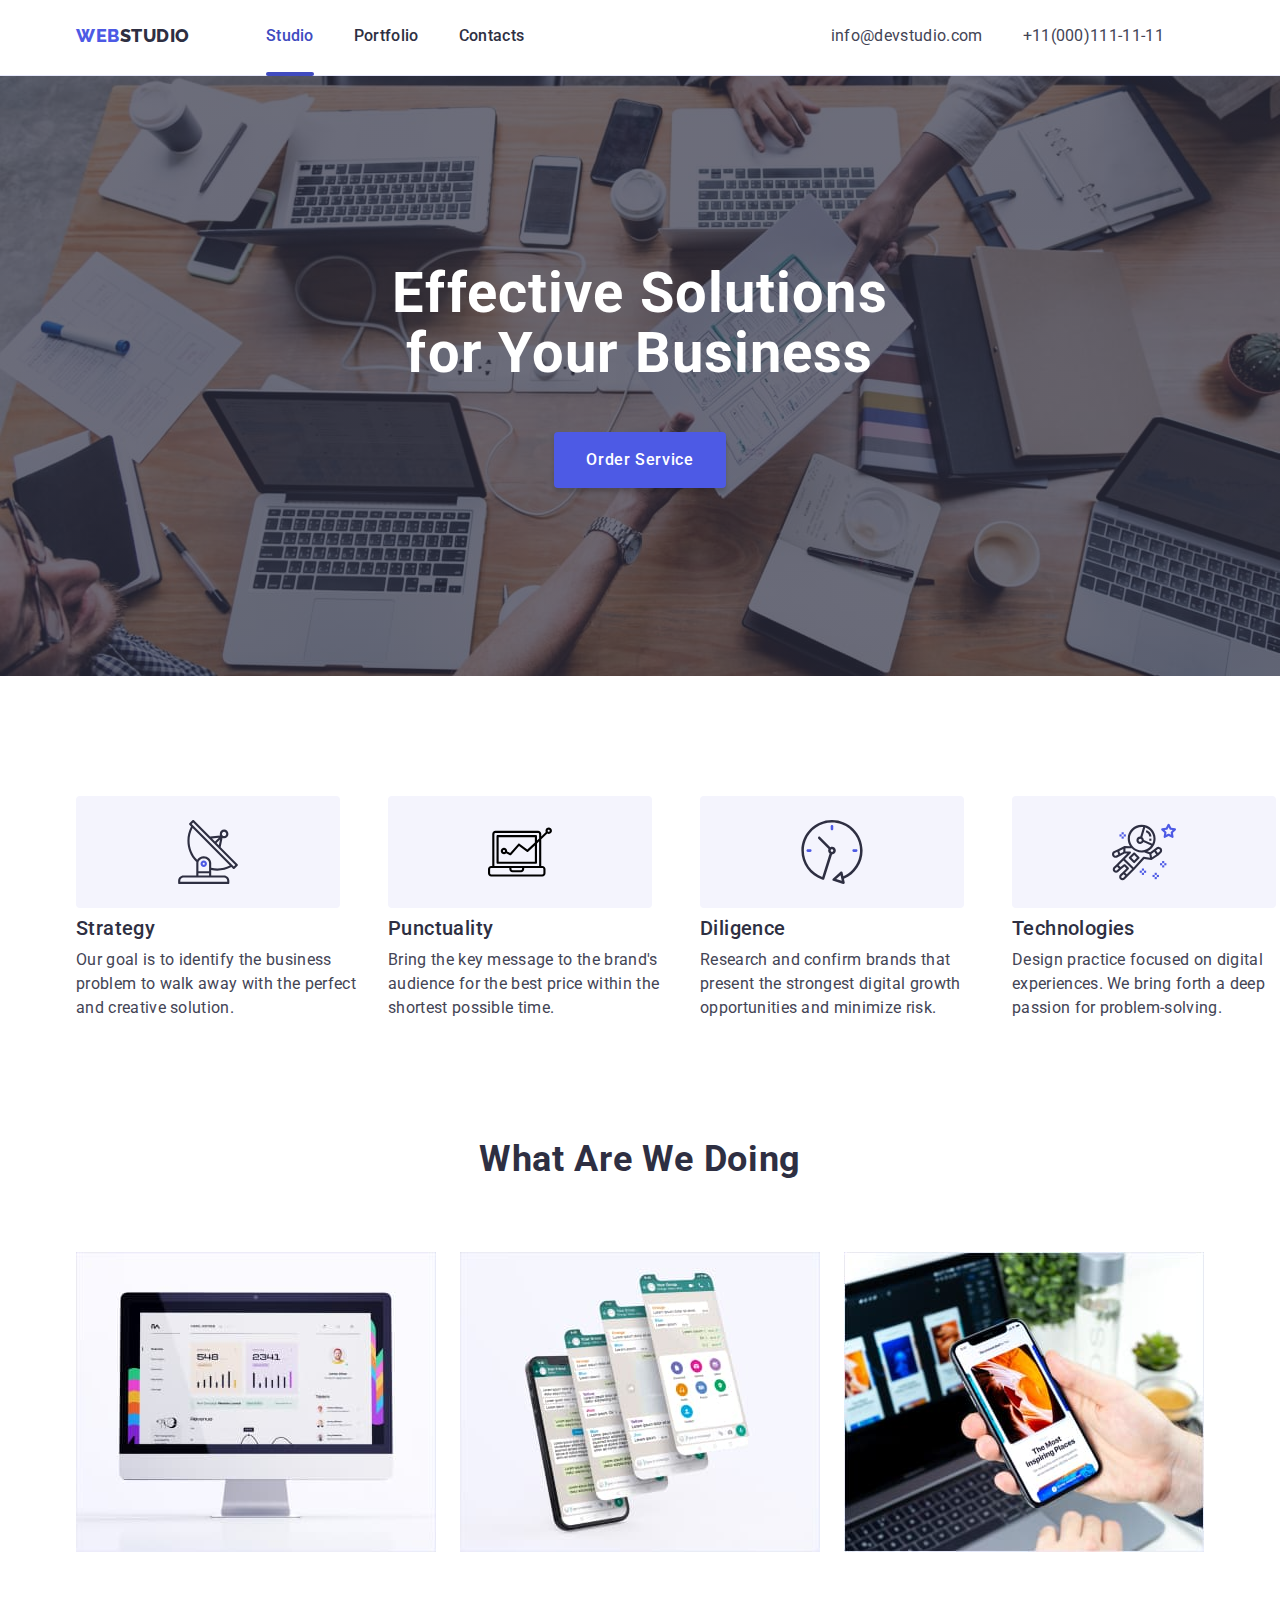
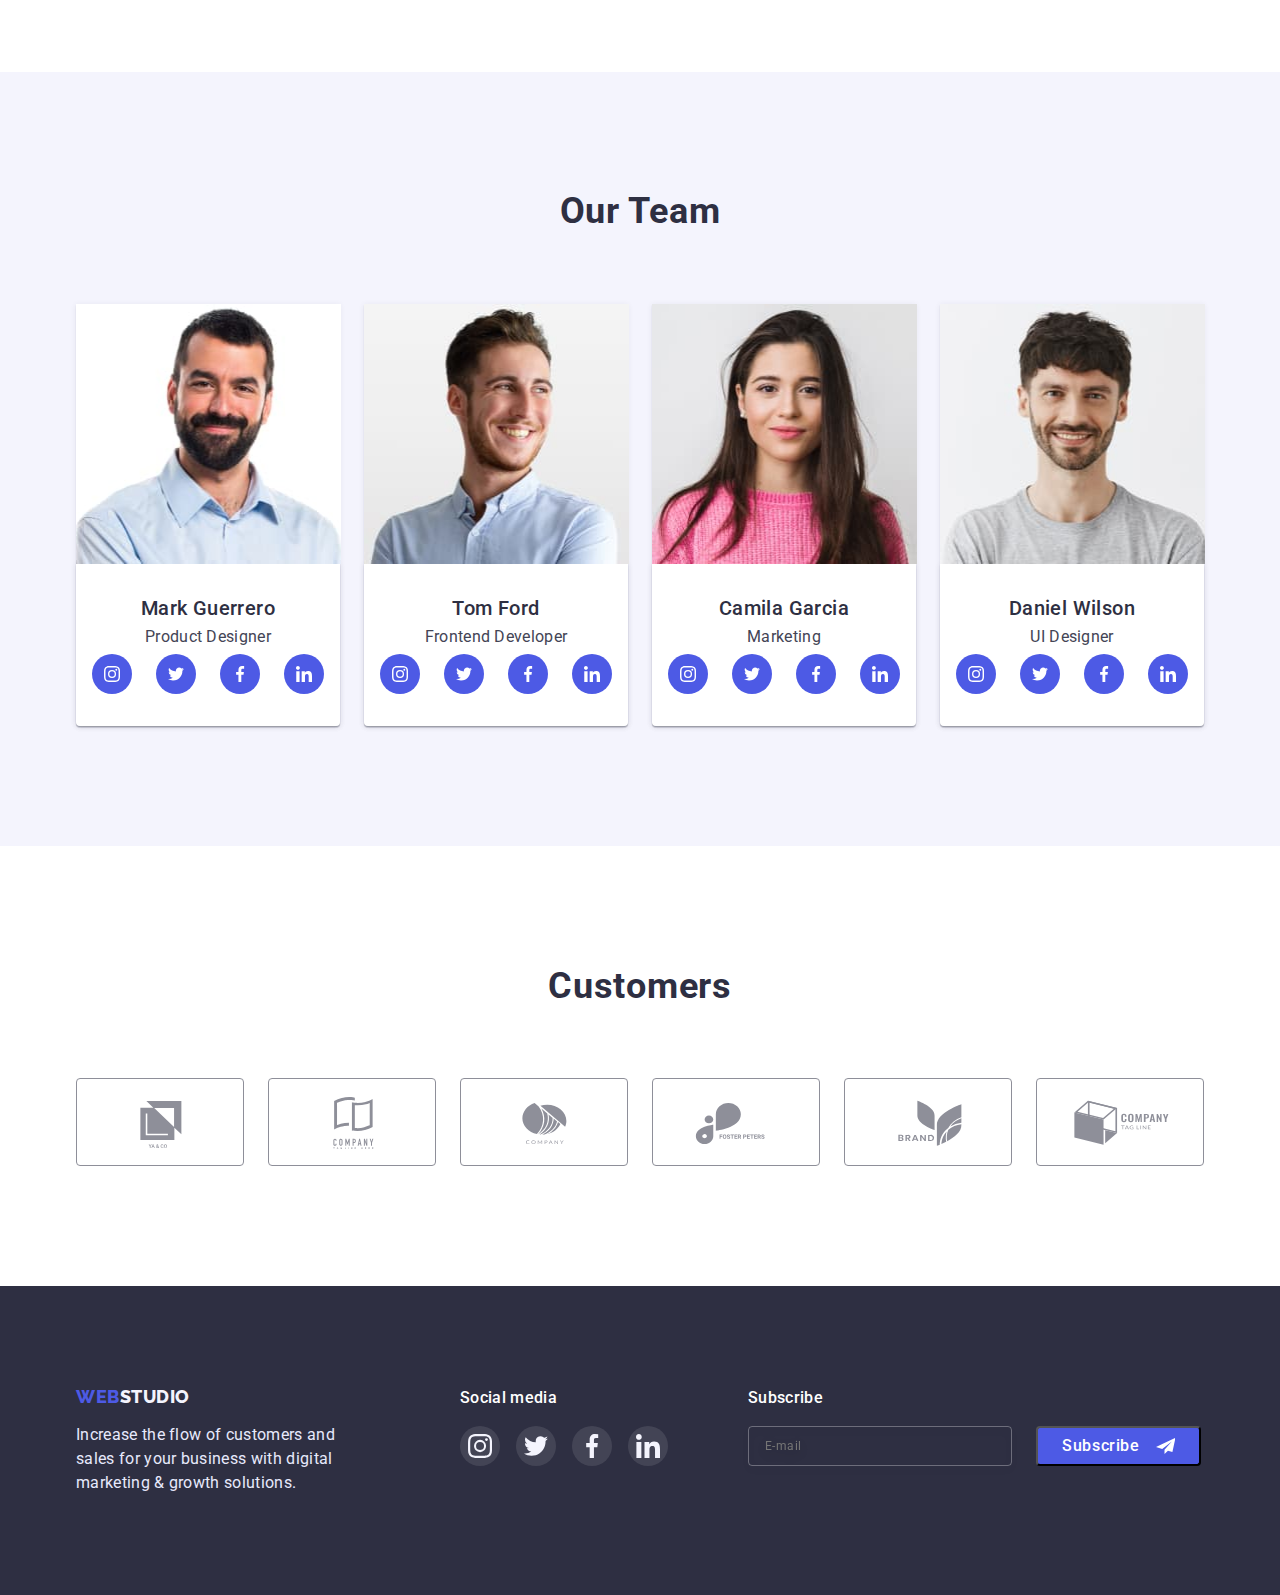
==== index.html @ 9b79f8ab "footer" ====
<!DOCTYPE html>
<html lang="en">
  <head>
    <meta charset="UTF-8" />
    <meta http-equiv="X-UA-Compatible" content="IE=edge" />
    <meta name="viewport" content="width=device-width, initial-scale=1.0" />
    <title>WebStudio</title>
    <link rel="preconnect" href="https://fonts.googleapis.com" />
    <link rel="preconnect" href="https://fonts.gstatic.com" crossorigin />
    <link
      href="https://fonts.googleapis.com/css2?family=Raleway:wght@700;800&family=Roboto:wght@400;500;700;900&display=swap"
      rel="stylesheet"
    />
    <link
      rel="stylesheet"
      href="https://cdn.jsdelivr.net/npm/modern-normalize@1.1/modern-normalize.min.css"
    />
    <link rel="stylesheet" href="./css/styles.css" />
    <style>
      /* ... */
    </style>
  </head>
  <body>
    <!-- Header -->
    <header class="page-header">
      <div class="container page-header-container">
        <!-- Navigation -->
        <nav class="page-nav">
          <!-- Logo -->
          <a class="logo link logo-header" href="index.html"
            >Web<span class="logo-textdark">Studio</span>
          </a>
          <ul class="list nav-list">
            <li class="menu-item">
              <a
                class="link nav-link logo-header current-page"
                href="./index.html"
                >Studio</a
              >
            </li>
            <li class="menu-item">
              <a class="link nav-link logo-header" href="./portfolio.html"
                >Portfolio</a
              >
            </li>
            <li class="menu-item">
              <a class="link nav-link logo-header" href="">Contacts</a>
            </li>
          </ul>
        </nav>
        <!--Contacts-->
        <address class="address">
          <ul class="contacts list">
            <li class="contact-item">
              <a class="link contact-link mail" href="mailto:info@devstudio.com"
                >info@devstudio.com</a
              >
            </li>
            <li class="contact-item">
              <a class="link contact-link" href="tel:+11(000)1111111"
                >+11(000)111-11-11</a
              >
            </li>
          </ul>
        </address>
      </div>
    </header>

    <!--Sections-->
    <main>
      <!-- Section 1 -->
      <!--HERO-->
      <section class="hero section">
        <div class="container hero-content-wrapper">
          <h1 class="hero-title hero-content-title">
            Effective Solutions for Your Business
          </h1>
          <button
            class="modal-btn hero-content-modal-btn"
            data-modal-open
            type="button"
          >
            Order Service
          </button>
        </div>
      </section>
      <!-- Section 2 -->
      <!--About us-->
      <section class="about-us-section section">
        <div class="container">
          <h2 class="about-us-title visually-hidden">About us</h2>
          <ul class="list about">
            <li class="about-item">
              <div class="about-item-icon">
                <svg class="about-svg-icon" width="64" height="64">
                  <use href="./images/icons.svg#icon-strategy"></use>
                </svg>
              </div>
              <h3 class="about-title">Strategy</h3>
              <p class="about-text">
                Our goal is to identify the business problem to walk away with
                the perfect and creative solution.
              </p>
            </li>
            <li class="about-item">
              <div class="about-item-icon">
                <svg class="about-svg-icon" width="64" height="64">
                  <use href="./images/icons.svg#icon-diligence"></use>
                </svg>
              </div>
              <h3 class="about-title">Punctuality</h3>
              <p class="about-text">
                Bring the key message to the brand's audience for the best price
                within the shortest possible time.
              </p>
            </li>
            <li class="about-item">
              <div class="about-item-icon">
                <svg class="about-svg-icon" width="64" height="64">
                  <use href="./images/icons.svg#icon-punctuality"></use>
                </svg>
              </div>
              <h3 class="about-title">Diligence</h3>
              <p class="about-text">
                Research and confirm brands that present the strongest digital
                growth opportunities and minimize risk.
              </p>
            </li>
            <li class="about-item">
              <div class="about-item-icon">
                <svg class="about-svg-icon" width="64" height="64">
                  <use href="./images/icons.svg#icon-technologies"></use>
                </svg>
              </div>
              <h3 class="about-title">Technologies</h3>
              <p class="about-text">
                Design practice focused on digital experiences. We bring forth a
                deep passion for problem-solving.
              </p>
            </li>
          </ul>
        </div>
      </section>
      <!-- Section 3 -->
      <!--Offer-->
      <section class="offer section">
        <div class="container">
          <h2 class="offer-title">What Are We Doing</h2>
          <ul class="list offer-list">
            <li class="offer-item">
              <img
                src="./images/our-offer/rectangle71.jpg"
                alt="offer1"
                width="360"
                height="300"
              />
            </li>
            <li class="offer-item">
              <img
                src="./images/our-offer/rectangle72.jpg"
                alt="offer2"
                width="360"
                height="300"
              />
            </li>
            <li class="offer-item">
              <img
                src="./images/our-offer/rectangle73.jpg"
                alt="offer3"
                width="360"
                height="300"
              />
            </li>
          </ul>
        </div>
      </section>
      <!-- Section 4 -->
      <!-- Our Team -->
      <section class="our-team section">
        <div class="container">
          <h2 class="our-team-title">Our Team</h2>
          <ul class="team-list list">
            <li class="team-card">
              <img
                src="./images/employees/mark.jpg"
                alt="mark_guerrero"
                width="265"
                height="260"
              />
              <div class="team-card-content">
                <h3 class="team-title">Mark Guerrero</h3>
                <p class="team-text">Product Designer</p>
                <ul class="social-list list">
                  <li class="social-item">
                    <a href="" class="social-link">
                      <svg class="social-svg" width="16" height="16">
                        <use href="./images/icons.svg#icon-inst"></use>
                      </svg>
                    </a>
                  </li>
                  <li class="social-item">
                    <a href="" class="social-link">
                      <svg class="social-svg" width="16" height="16">
                        <use href="./images/icons.svg#icon-twitter"></use>
                      </svg>
                    </a>
                  </li>
                  <li class="social-item">
                    <a href="" class="social-link link">
                      <svg class="social-svg" width="16" height="16">
                        <use href="./images/icons.svg#icon-face"></use>
                      </svg>
                    </a>
                  </li>
                  <li class="social-item">
                    <a href="" class="social-link link">
                      <svg class="social-svg" width="16" height="16">
                        <use href="./images/icons.svg#icon-in"></use>
                      </svg>
                    </a>
                  </li>
                </ul>
              </div>
            </li>
            <li class="team-card">
              <img
                src="./images/employees/tom.jpg"
                alt="tom_ford"
                width="265"
                height="260"
              />
              <div class="team-card-content">
                <h3 class="team-title">Tom Ford</h3>
                <p class="team-text">Frontend Developer</p>
                <ul class="social-list list">
                  <li class="social-item">
                    <a href="" class="social-link">
                      <svg class="social-svg" width="16" height="16">
                        <use href="./images/icons.svg#icon-inst"></use>
                      </svg>
                    </a>
                  </li>
                  <li class="social-item">
                    <a href="" class="social-link">
                      <svg class="social-svg" width="16" height="16">
                        <use href="./images/icons.svg#icon-twitter"></use>
                      </svg>
                    </a>
                  </li>
                  <li class="social-item">
                    <a href="" class="social-link link">
                      <svg class="social-svg" width="16" height="16">
                        <use href="./images/icons.svg#icon-face"></use>
                      </svg>
                    </a>
                  </li>
                  <li class="social-item">
                    <a href="" class="social-link link">
                      <svg class="social-svg" width="16" height="16">
                        <use href="./images/icons.svg#icon-in"></use>
                      </svg>
                    </a>
                  </li>
                </ul>
              </div>
            </li>
            <li class="team-card">
              <img
                src="./images/employees/camila.jpg"
                alt="camila_garcia"
                width="265"
                height="260"
              />
              <div class="team-card-content">
                <h3 class="team-title">Camila Garcia</h3>
                <p class="team-text">Marketing</p>
                <ul class="social-list list">
                  <li class="social-item">
                    <a href="" class="social-link">
                      <svg class="social-svg" width="16" height="16">
                        <use href="./images/icons.svg#icon-inst"></use>
                      </svg>
                    </a>
                  </li>
                  <li class="social-item">
                    <a href="" class="social-link">
                      <svg class="social-svg" width="16" height="16">
                        <use href="./images/icons.svg#icon-twitter"></use>
                      </svg>
                    </a>
                  </li>
                  <li class="social-item">
                    <a href="" class="social-link link">
                      <svg class="social-svg" width="16" height="16">
                        <use href="./images/icons.svg#icon-face"></use>
                      </svg>
                    </a>
                  </li>
                  <li class="social-item">
                    <a href="" class="social-link link">
                      <svg class="social-svg" width="16" height="16">
                        <use href="./images/icons.svg#icon-in"></use>
                      </svg>
                    </a>
                  </li>
                </ul>
              </div>
            </li>
            <li class="team-card">
              <img
                src="./images/employees/daniel.jpg"
                alt="daniel_wilson"
                width="265"
                height="260"
              />
              <div class="team-card-content">
                <h3 class="team-title">Daniel Wilson</h3>
                <p class="team-text">UI Designer</p>
                <ul class="social-list list">
                  <li class="social-item">
                    <a href="" class="social-link">
                      <svg class="social-svg" width="16" height="16">
                        <use href="./images/icons.svg#icon-inst"></use>
                      </svg>
                    </a>
                  </li>
                  <li class="social-item">
                    <a href="" class="social-link">
                      <svg class="social-svg" width="16" height="16">
                        <use href="./images/icons.svg#icon-twitter"></use>
                      </svg>
                    </a>
                  </li>
                  <li class="social-item">
                    <a href="" class="social-link link">
                      <svg class="social-svg" width="16" height="16">
                        <use href="./images/icons.svg#icon-face"></use>
                      </svg>
                    </a>
                  </li>
                  <li class="social-item">
                    <a href="" class="social-link link">
                      <svg class="social-svg" width="16" height="16">
                        <use href="./images/icons.svg#icon-in"></use>
                      </svg>
                    </a>
                  </li>
                </ul>
              </div>
            </li>
          </ul>
        </div>
      </section>

      <!-- SECTION 5 -->
      <!-- CUSTOMERS -->

      <section class="section customers">
        <div class="container">
          <h2 class="customers-title">Customers</h2>
          <ul class="customers-list list">
            <li class="customers-item">
              <a href="" class="customers-link link">
                <svg class="customers-svg" width="104" height="56">
                  <use href="./images/icons.svg#icon-ya-co"></use>
                </svg>
              </a>
            </li>
            <li class="customers-item">
              <a href="" class="customers-link">
                <svg class="customers-svg" width="104" height="56">
                  <use href="./images/icons.svg#icon-tagline-here"></use>
                </svg>
              </a>
            </li>
            <li class="customers-item">
              <a href="" class="customers-link">
                <svg class="customers-svg" width="104" height="56">
                  <use href="./images/icons.svg#icon-company"></use>
                </svg>
              </a>
            </li>
            <li class="customers-item">
              <a href="" class="customers-link">
                <svg class="customers-svg" width="105" height="56">
                  <use href="./images/icons.svg#icon-foster"></use>
                </svg>
              </a>
            </li>
            <li class="customers-item">
              <a href="" class="customers-link">
                <svg class="customers-svg" width="106" height="56">
                  <use href="./images/icons.svg#icon-brand"></use>
                </svg>
              </a>
            </li>
            <li class="customers-item">
              <a href="" class="customers-link">
                <svg class="customers-svg" width="104" height="56">
                  <use href="./images/icons.svg#icon-tag-line"></use>
                </svg>
              </a>
            </li>
          </ul>
        </div>
      </section>
    </main>

    <!--Footer-->
    <footer class="page-footer">
      <div class="container footer-container">
        <div class="footer-text-container">
          <a class="logo-footer link" href="index.html"
            >Web<span class="logo-textlight">Studio</span></a
          >
          <p class="footer-text">
            Increase the flow of customers and sales for your business with
            digital marketing & growth solutions.
          </p>
        </div>
        <div class="footer-social-container">
          <p class="footer-social-text">Social media</p>
          <ul class="footer-social-list list">
            <li class="footer-social-item">
              <a href="" class="footer-social-link">
                <svg class="footer-social-svg" width="24" height="24">
                  <use href="./images/icons.svg#icon-inst"></use>
                </svg>
              </a>
            </li>
            <li class="footer-social-item">
              <a href="" class="footer-social-link">
                <svg class="footer-social-svg" width="24" height="24">
                  <use href="./images/icons.svg#icon-twitter"></use>
                </svg>
              </a>
            </li>
            <li class="footer-social-item">
              <a href="" class="footer-social-link link">
                <svg class="footer-social-svg" width="24" height="24">
                  <use href="./images/icons.svg#icon-face"></use>
                </svg>
              </a>
            </li>
            <li class="footer-social-item">
              <a href="" class="footer-social-link link">
                <svg class="footer-social-svg" width="24" height="24">
                  <use href="./images/icons.svg#icon-in"></use>
                </svg>
              </a>
            </li>
          </ul>
        </div>

        <div class="footer-form-wrapper">
          <p class="footer-form-text">Subscribe</p>
          <form class="footer-form">
            <label class="footer-form-fieled">
              <input
                type="mail"
                name="user-mail"
                class="footer-form-input"
                required
                minlength="2"
                placeholder="E-mail"
              />
            </label>
            <button type="submit" class="footer-form-sumbit">
              Subscribe
              <svg class="footer-form-subbit-icon" width="24" height="20">
                <use href="./images/icons.svg#icon-telegram"></use>
              </svg>
            </button>
          </form>
        </div>
      </div>
    </footer>

    <!-- Modal -->

    <div class="backdrop is-hidden" data-modal>
      <div class="modal">
        <button type="button" class="modal-close-btn" data-modal-close>
          <svg class="modal-close-btn-icon" width="8" height="8">
            <use href="./images/icons.svg#icon-close-modal"></use>
          </svg>
        </button>
        <form class="modal-form">
          <p class="modal-foorm-text">
            Leave your contacts and we will call you back
          </p>
          <label class="modal-form-fieled"
            ><span class="modal-form-input-desc">Name</span>
            <span class="modal-form-input-container">
              <input
                type="text"
                name="user-name"
                class="modal-form-input"
                required
                pattern="^[a-zA-Z]+$"
                minlength="2"
              />
              <svg class="modal-form-input-icon" widtht="18" height="18">
                <use href="./images/icons.svg#icon-name"></use>
              </svg>
            </span>
          </label>

          <label class="modal-form-fieled"
            ><span class="modal-form-input-desc">Phone</span>
            <span class="modal-form-input-container">
              <input
                type="tel"
                name="user_phone"
                class="modal-form-input"
                required
                pattern="[0-9]+"
              />
              <svg class="modal-form-input-icon" widtht="18" height="18">
                <use href="./images/icons.svg#icon-phone"></use>
              </svg>
            </span>
          </label>

          <label class="modal-form-fieled"
            ><span class="modal-form-input-desc">Email</span>
            <span class="modal-form-input-container">
              <input
                type="mail"
                name="user-mail"
                class="modal-form-input"
                required
              />
              <svg class="modal-form-input-icon" widtht="18" height="18">
                <use href="./images/icons.svg#icon-mail"></use>
              </svg>
            </span>
          </label>

          <label class="modal-form-fieled"
            ><span class="modal-form-input-desc">Comment</span>
            <textarea
              class="modal-form-message"
              name="user-massage"
              placeholder="Text input"
            ></textarea>
          </label>
          <input
            class="modal-form-check visually-hidden"
            type="checkbox"
            name="user_policy"
            id="user-policy"
          />

          <label class="modal-form-check-desc" for="user-policy"
            >I accept the terms and conditions of the&nbsp;
            <a class="modal-form-check-link" href="">Privacy Policy</a></label
          >
          <button type="submit" class="modal-form-sumbit">Send</button>
        </form>
      </div>
    </div>
    <script src="./js/modal.js"></script>
  </body>
</html>
---- css/styles.css ----
:root {
  --primary-font: "Roboto", sans-serif;
  --secondary-font: "Raleway", sans-serif;
  --primary-brand: #4d5ae5;
  --dark: #2e2f42;
  --success: #31d0aa;
  --text-slate: #434455;
  --subtle-text: #8e8f99;
  --accent: #e7e9fc;
  --light: #f4f4fd;
  --navigation-active: #404bbf;
  --white-text-color: #ffffff;
  --tra-tim: cubic-bezier(0.4, 0, 0.2, 1);
  --tra-dur: 250ms;
  --footer-icon-color: rgba(255, 255, 255, 0.1);
  --footer-focus-icon: #31d0aa;
}
h1,
h2,
h3,
h4,
p {
  margin-top: 0;
  margin-bottom: 0;
}
ul,
ol {
  margin-top: 0;
  margin-bottom: 0;
  padding-left: 0;
}
img {
  display: block;
}
.list {
  list-style: none;
}

.link {
  text-decoration: none;
}

button {
  cursor: pointer;
}

body {
  font-family: var(--primary-font);
  color: var(--text-slate);
  background-color: var(--white-text-color);
  font-size: 16px;
}
.section {
  max-width: 1440px;
  margin: 0 auto;
  padding-top: 120px;
}

.container {
  width: 1158px;
  padding-left: 15px;
  padding-right: 15px;
  margin-left: auto;
  margin-right: auto;
}
.visually-hidden {
  position: absolute;
  width: 1px;
  height: 1px;
  margin: -1px;
  padding: 0;
  overflow: hidden;
  border: 0;
  clip: rect(0 0 0 0);
}
/* ======================== HEADER ======================== */
.page-header {
  max-width: 1440px;
  height: 76px;
  margin: 0 auto;
  padding-top: 24px;
  padding-bottom: 28px;
  border-bottom: 1px solid #e7e9fc;
  box-shadow: 0px 2px 1px rgba(46, 47, 66, 0.08),
    0px 1px 1px rgba(46, 47, 66, 0.16), 0px 1px 6px rgba(46, 47, 66, 0.08);
}
.page-header-container {
  display: flex;
  align-items: center;
  justify-content: space-between;
}
/* LOGO */
.logo {
  font-family: var(--secondary-font);
  font-weight: 800;
  color: var(--primary-brand);
  font-size: 18px;
  line-height: 1.17;
  letter-spacing: 0.03em;
  text-transform: uppercase;
  margin-right: 76px;
}
.logo-textdark {
  color: var(--dark);
}

/* NAVIGATION */
.page-nav {
  display: flex;
  align-items: center;
}
.menu-item {
  position: relative;
}
.menu-item:not(:last-child) {
  margin-right: 40px;
}

.nav-list {
  display: flex;
  align-items: center;
}
.nav-link {
  font-weight: 500;
  line-height: 1.5;
  letter-spacing: 0.02em;
  color: var(--dark);
}
.nav-link:hover,
.nav-link:focus {
  color: var(--navigation-active);
}
.nav-link.current-page::after {
  content: "";
  display: block;
  width: 100%;
  height: 4px;
  top: 48px;
  background-color: var(--navigation-active);
  border-radius: 2px;
  position: absolute;
  left: 0;
  margin-bottom: -24px;
}
.nav-link.current-page {
  color: #404bbf;
}
/* CONTACTS */
.address {
  font-style: normal;
}
.contacts {
  display: flex;
  align-items: center;
}
.contact-link {
  font-style: normal;
  font-weight: 400;
  font-size: 16px;
  line-height: 1.5;
  letter-spacing: 0.02em;
  color: var(--text);
  margin-left: auto;
  margin-right: 40px;
}
.contact-link:hover,
.contact-link:focus {
  color: var(--navigation-active);
}

/* SECTIONS */
/* SECTION 1 */
/* ======================== HERO ========================  */
.hero {
  padding-top: 188px;
  padding-bottom: 188px;
  max-width: 1440px;
  min-height: 600px;
  margin: 0 auto;
  background-color: #2e2f42;
  background-image: linear-gradient(
      rgba(46, 47, 66, 0.7),
      rgba(46, 47, 66, 0.7)
    ),
    url(../images/bghero.jpg);
  background-size: cover;
  background-repeat: no-repeat;
  background-size: cover;
}

.hero-content-title {
  width: 496px;
  margin: 0 auto;
  margin-bottom: 48px;
}

.hero-title {
  font-weight: 700;
  font-size: 56px;
  line-height: 1.07;
  text-align: center;
  letter-spacing: 0.02em;
  color: var(--white-text-color);
}
.modal-btn {
  padding-top: 16px;
  padding-bottom: 16px;
  padding-left: 32px;
  padding-right: 32px;
  background-color: var(--primary-brand);
  box-shadow: 0px 4px 4px rgba(0, 0, 0, 0.15);
  border-radius: 4px;
  transition: color var(--tra-dur), backgraund-color var(--tra-dur);
  align-items: center;
  border: none;
  margin: 0 auto;
  /* text */
  font-family: inherit;
  font-weight: 500;
  line-height: 1.5;
  display: flex;
  font-size: 16px;
  letter-spacing: 0.04em;
  color: var(--white-text-color);
}
.modal-btn:hover,
.modal-btn:focus {
  background-color: var(--navigation-active);
  box-shadow: 0px 4px 4px rgba(0, 0, 0, 0.15);
  border-radius: 4px;
}
/* SECTION 2 */
.about-us-section {
  background-color: var(--white-text-color);
}
.about {
  display: flex;
}
.about-icon {
  display: flex;
}
.about-item-icon:not(:last-child) {
  margin-right: 24px;
}
.about-item-icon {
  display: flex;
  justify-content: center;
  align-items: center;
  width: 264px;
  height: 112px;
  background: #f4f4fd;
  border-radius: 4px;
  margin-bottom: 8px;
}
.about-item {
  flex-basis: calc((100%-72px) / 4);
  flex-wrap: wrap;
}
.about-item:not(:nth-child(4n)) {
  margin-right: 24px;
}
.about-title {
  font-weight: 500;
  font-size: 20px;
  line-height: 1.2;
  letter-spacing: 0.02em;
  color: var(--dark);
  margin-bottom: 8px;
}
.about-text {
  font-weight: 400;
  font-size: 16px;
  line-height: 1.5;
  letter-spacing: 0.02em;
  color: var(--text-slate);
}
/* SECTION 3 */
.offer {
  background-color: #ffffff;
}
.offer-list {
  display: flex;
  flex-wrap: wrap;
  gap: 24px;
  padding-bottom: 120px;
}
.offer-title {
  margin-bottom: 72px;
  font-weight: 700;
  font-size: 36px;
  line-height: 1.11;
  letter-spacing: 0.02em;
  text-align: center;
  text-transform: capitalize;
  color: var(--dark);
}
/* SECTION 4 */
.our-team {
  background-color: #f4f4fd;
  padding-bottom: 120px;
}
.team-card {
  box-shadow: 0px 1px 6px rgba(46, 47, 66, 0.08),
    0px 1px 1px rgba(46, 47, 66, 0.16), 0px 2px 1px rgba(46, 47, 66, 0.08);
  border-radius: 0px 0px 4px 4px;
}
.team-list {
  display: flex;
  flex-wrap: wrap;
  gap: 24px;
}
.social-list {
  display: flex;
  justify-content: center;
  gap: 24px;
}
.social-item {
  width: 40px;
  height: 40px;
}
.social-link {
  width: 100%;
  height: 100%;
  background-color: var(--primary-brand);
  border-radius: 50%;
  display: flex;
  align-items: center;
  justify-content: center;
}
.social-link:hover,
.social-link:focus {
  background-color: var(--navigation-active);
}
.social-svg {
  fill: var(--white-text-color);
}
.social-link,
.social-svg:hover,
.social-link,
.social-svg:focus {
  fill: var(--light);
}

.our-team-title {
  margin-bottom: 72px;
  font-weight: 700;
  font-size: 36px;
  line-height: 1.11;
  text-align: center;
  letter-spacing: 0.02em;
  text-transform: capitalize;
  color: var(--dark);
}
.team-card-content {
  padding-top: 32px;
  padding-bottom: 32px;
  background: #ffffff;
  box-shadow: 0px 1px 6px rgba(46, 47, 66, 0.08),
    0px 1px 1px rgba(46, 47, 66, 0.16), 0px 2px 1px rgba(46, 47, 66, 0.08);
  border-radius: 0px 0px 4px 4px;
}
.team-card {
  width: 264px;
}
.team-title {
  font-weight: 500;
  font-size: 20px;
  line-height: 1.2;
  text-align: center;
  letter-spacing: 0.02em;
  color: var(--dark);
  margin-bottom: 8px;
}
.team-text {
  font-weight: 400;
  font-size: 16px;
  line-height: 1.11;
  text-align: center;
  letter-spacing: 0.02em;
  color: var(--text-slate);
  margin-bottom: 8px;
}
/* SECTION 5 */
.customers {
  background-color: #ffffff;
  padding-bottom: 120px;
}
.customers-title {
  font-weight: 700;
  font-size: 36px;
  line-height: 40px;
  color: var(--dark);
  text-align: center;
  letter-spacing: 0.02em;
  margin-bottom: 72px;
}
.customers-list {
  display: flex;
  flex-wrap: wrap;
  gap: 24px;
}
.customers-item {
  width: 168px;
  height: 88px;
}
.customers-link {
  width: 100%;
  height: 100%;
  border: 1px solid currentColor;
  border-radius: 4px;
  display: flex;
  align-items: center;
  justify-content: center;
  color: var(--subtle-text);
  transition-property: color;
  transition-duration: var(--tra-dur);
  transition-timing-function: var(--tra-tim);
}
.customers-svg {
  fill: currentColor;
  transition-property: fill;
  transition-duration: var(--tra-dur);
  transition-timing-function: var(--tra-tim);
}
.customers-link:hover,
.customers-link:focus {
  color: var(--navigation-active);
}
.customers-link .customers-svg:hover,
.customers-link .customers-svg:focus {
  fill: var(--navigation-active);
}
/* ======================= PORTFOLIO ========================= */
.section-portfolio {
  padding-top: 96px;
  padding-bottom: 120px;
}
.portfolio-btn-list {
  display: flex;
  justify-content: center;
  align-items: center;
  column-gap: 24px;
  list-style: none;
}
.portfolio-btn {
  font-family: "Roboto", sans-serif;
  color: var(--primary-brand);
  font-weight: 500;
  font-size: 16px;
  line-height: 1.5;
  letter-spacing: 0.04em;
  background: var(--primary-brand);
  padding: 12px 24px;
  background-color: var(--light);
  border: 1px solid var(--accent);
  border-radius: 4px;
  cursor: pointer;
}
.portfolio-btn:hover,
.portfolio-btn:focus,
.active-btn:hover,
.active-btn:focus {
  color: var(--white-text-color);
  background: var(--navigation-active);
  box-shadow: 0px 1px 6px rgba(46, 47, 66, 0.08),
    0px 1px 1px rgba(46, 47, 66, 0.16), 0px 2px 1px rgba(46, 47, 66, 0.08);
}
/* PROJECT CARDS */
.projects-card {
  display: flex;
  flex-wrap: wrap;
  gap: 48px 24px;
  margin-top: 72px;
}
.portfolio-card-item {
  list-style: none;
  flex-basis: calc(100% / 3 - 24px);
}

.portfolio-card-item:hover {
  box-shadow: 0px 1px 6px rgba(46, 47, 66, 0.08),
    0px 1px 1px rgba(46, 47, 66, 0.16), 0px 2px 1px rgba(46, 47, 66, 0.08);
}
.portfolio-top-overlay {
  position: relative;
  overflow: hidden;
}
.portfolio-overlay {
  position: absolute;
  top: 0;
  font-weight: 400;
  font-size: 16px;
  line-height: 1.5;
  color: var(--light);
  letter-spacing: 0.02em;
  background: #4d5ae5;
  background-blend-mode: soft-light;
  mix-blend-mode: normal;
  padding-top: 40px;
  padding-right: 32px;
  padding-left: 32px;
  height: 100%;
  transform: translateY(100%);
  transition: transform 250ms cubic-bezier(0.4, 0, 0.2, 1);
}
.portfolio-card-item:hover .portfolio-overlay {
  transform: translateY(0);
}

.cards-content {
  box-sizing: border-box;
  width: 360px;
  background-color: var(--white-text-color);
  border: 1px solid var(--accent);
  border-top: none;
  padding-top: 32px;
  padding-bottom: 32px;
  padding-left: 16px;
}
.project-title {
  font-weight: 500;
  font-size: 20px;
  line-height: 1.2;
  letter-spacing: 0.02em;
  color: var(--dark);
}
.project-text {
  margin-top: 4px;
  font-size: 16px;
  line-height: 1.5;
  letter-spacing: 0.02em;
  color: var(--text-slate);
}

/* ======================== FOOTER ======================== */
.page-footer {
  max-width: 1440px;
  background-color: #2e2f42;
  padding-top: 100px;
  padding-bottom: 100px;
}
.footer-container {
  display: flex;
  flex-direction: row;
}
.logo-footer {
  font-family: var(--secondary-font);
  font-weight: 800;
  color: var(--primary-brand);
  font-size: 18px;
  line-height: 1.17;
  letter-spacing: 0.03em;
  text-transform: uppercase;
}
.logo-textlight {
  color: var(--light);
}
.footer-text {
  width: 264px;
  font-weight: 400;
  font-size: 16px;
  line-height: 1.5;
  letter-spacing: 0.02em;
  color: var(--accent);
  margin-top: 16px;
}
/* FOOTER SOCIAL */
.footer-social-container {
  margin-left: 120px;
}
.footer-social-text {
  font-weight: 500;
  font-size: 16px;
  line-height: 1.5;
  letter-spacing: 0.02em;
  color: var(--white-text-color);
  margin-bottom: 16px;
}
.footer-social-list {
  display: flex;
  gap: 16px;
}
.footer-social-item {
  width: 40px;
  height: 40px;
}
.footer-social-link {
  display: flex;
  justify-content: center;
  align-items: center;
  width: 100%;
  height: 100%;
  background-color: var(--footer-icon-color);
  border-radius: 50%;
}
.footer-social-svg {
  fill: var(--light);
}
.footer-social-link:focus,
.footer-social-link:hover {
  background-color: var(--footer-focus-icon);
}
/* FOOTER SOCIAL */

.footer-form-wrapper {
  margin-left: 80px;
}
.footer-form {
  display: flex;
  gap: 24px;
}
.footer-form-text {
  font-weight: 500;
  font-size: 16px;
  line-height: 24px;
  letter-spacing: 0.02em;
  color: var(--white-text-color);
  margin-bottom: 16px;
}
.footer-form-input {
  width: 264px;
  height: 40px;
  padding: 8px 16px 8px 16px;
  background-color: transparent;
  border: 1px solid rgba(255, 255, 255, 0.3);
  filter: drop-shadow(0px 4px 4px rgba(0, 0, 0, 0.15));
  border-radius: 4px;
  outline: none;
  /* text */
  font-weight: 400;
  font-size: 12px;
  line-height: 24px;
  letter-spacing: 0.04em;
  color: rgba(255, 255, 255, 0.6);
}
.footer-form-input:focus {
  outline: none;
  border: 1px solid var(--primary-brand);
  border-radius: 4px;
}
.footer-form-sumbit {
  position: relative;
  display: flex;
  flex-direction: row;
  justify-content: center;
  align-items: center;
  padding: 8px 24px;
  gap: 16px;
  width: 165px;
  height: 40px;
  background-color: var(--primary-brand);
  border-radius: 4px;
  /* text */
  font-weight: 500;
  font-size: 16px;
  line-height: 24px;
  letter-spacing: 0.04em;
  color: var(--white-text-color);
  transition-property: background-color, box-shadow;
  transition-duration: var(--tra-dur);
  transition-timing-function: var(--tra-tim);
  margin-bottom: 16px;
}
.footer-form-sumbit:hover,
.footer-form-sumbit:focus {
  background-color: var(--navigation-active);
  box-shadow: 0px 4px 4px rgba(0, 0, 0, 0.15);
  border-radius: 4px;
}
.footer-form-subbit-icon {
  fill: var(--white-text-color);
}

/* MODAL */

.backdrop {
  position: fixed;
  z-index: 100;
  top: 0;
  left: 0;
  width: 100%;
  height: 100%;
  background-color: rgba(46, 47, 66, 0.4);
  transition: opacity 250ms linear, visibility 250ms linear;
}
.modal {
  position: absolute;
  top: 50%;
  left: 50%;
  transform: translate(-50%, -50%) scale(1);
  transition: transform 250ms linear;
  width: 408px;
  height: 584px;
  background-color: #fcfcfc;
  box-shadow: 0px 1px 1px rgba(0, 0, 0, 0.14), 0px 1px 3px rgba(0, 0, 0, 0.12),
    0px 2px 1px rgba(0, 0, 0, 0.2);
  border-radius: 4px;
  padding: 72px 24px 24px 24px;
}
.backdrop.is-hidden .modal {
  transform: translate(-50%, -50%) scale(0);
}

.modal-close-btn {
  position: absolute;
  top: 24px;
  right: 24px;
  display: flex;
  justify-content: center;
  align-items: center;
  width: 24px;
  height: 24px;
  border-radius: 50%;
  background-color: var(--accent);
  border: 1px solid rgba(0, 0, 0, 0.1);
  transition: color var(--tra-dur), backgraund-color var(--tra-dur);
  padding: 0;
}
.modal-close-btn:hover,
.modal-close-btn:focus {
  border-radius: 50%;
  background-color: var(--navigation-active);
  box-shadow: 0px 4px 4px rgba(0, 0, 0, 0.15);
}
.modal-close-btn:hover .modal-close-btn-icon,
.modal-close-btn:focus .modal-close-btn-icon {
  fill: var(--white-text-color);
}
.is-hidden {
  opacity: 0;
  visibility: hidden;
  pointer-events: 0;
}
/* Style Modal Form */

.modal-form {
  display: flex;
  flex-direction: column;
}
.modal-foorm-text {
  font-weight: 500;
  font-size: 16px;
  line-height: 24px;
  text-align: center;
  letter-spacing: 0.02em;
  color: var(--dark);
  margin-bottom: 16px;
}
.modal-form-fieled {
  margin-bottom: 8px;
}
.modal-form-input {
  font-weight: 400;
  font-size: 18px;
  line-height: 1.5;
  letter-spacing: 0.04em;
  color: black;
  width: 360px;
  height: 40px;
  border: 1px solid rgba(33, 33, 33, 0.2);
  border-radius: 4px;
  padding-left: 38px;
  background-color: #fcfcfc;
  transition: border-color var(--tra-dur);
}
.modal-form-input:focus {
  border: 1px solid var(--primary-brand);
  border-radius: 4px;
  outline: none;
}
.modal-form-input-desc {
  display: block;
  font-weight: 400;
  font-size: 12px;
  line-height: 16px;
  margin-bottom: 4px;
  letter-spacing: 0.04em;
  color: var(--subtle-text);
}
.modal-form-input-container {
  display: block;
  position: relative;
}
.modal-form-input-icon {
  position: absolute;
  top: 50%;
  left: 16px;
  transform: translate(0, -50%);
  display: block;
  width: 18px;
  height: 18px;
  transition: fill var(--tra-dur);
}
.modal-form-input:focus + .modal-form-input-icon {
  fill: var(--primary-brand);
}

.modal-form-message {
  width: 360px;
  height: 120px;
  border: 1px solid rgba(33, 33, 33, 0.2);
  border-radius: 4px;
  resize: none;
  padding: 8px 16px;
  font-weight: 400;
  font-size: 12px;
  line-height: 16px;
  letter-spacing: 0.04em;
  color: rgba(117, 117, 117, 0.5);
  transition: border-color var(--tra-dur);
}
.modal-form-message:focus {
  outline: none;
  border: 1px solid var(--primary-brand);
  border-radius: 4px;
}
.modal-form-check-desc {
  display: flex;
  align-items: center;
  font-weight: 400;
  font-size: 12px;
  line-height: 16px;
  letter-spacing: 0.04em;
  color: #757575;
  padding-bottom: 24px;
}
.modal-form-check-link {
  font-weight: 400;
  font-size: 12px;
  line-height: 16px;
  letter-spacing: 0.04em;
  text-decoration-line: underline;
  color: var(--primary-brand);
}
.modal-form-check-desc::before {
  display: block;
  content: "";
  width: 16px;
  height: 16px;
  border: 1.25px solid var(--dark);
  border-radius: 2px;
  cursor: pointer;
  margin-right: 8px;
}
.modal-form-check:checked + .modal-form-check-desc::before {
  background-color: var(--primary-brand);
  background-image: url(/images/modal/check.svg);
  background-size: inherit;
  background-repeat: no-repeat;
  background-position: center;
}
.modal-form-sumbit {
  align-self: center;
  width: 169px;
  height: 56px;
  left: 635px;
  background: var(--primary-brand);
  box-shadow: 0px 4px 4px rgba(0, 0, 0, 0.15);
  border-radius: 4px;
  transition: color var(--tra-dur), backgraund-color var(--tra-dur);
  /* text */
  font-weight: 500;
  font-size: 16px;
  line-height: 24px;
  letter-spacing: 0.04em;
  color: #ffffff;
}
.modal-form-sumbit:hover,
.modal-form-sumbit:focus {
  background-color: var(--navigation-active);
  box-shadow: 0px 4px 4px rgba(0, 0, 0, 0.15);
  border-radius: 4px;
}
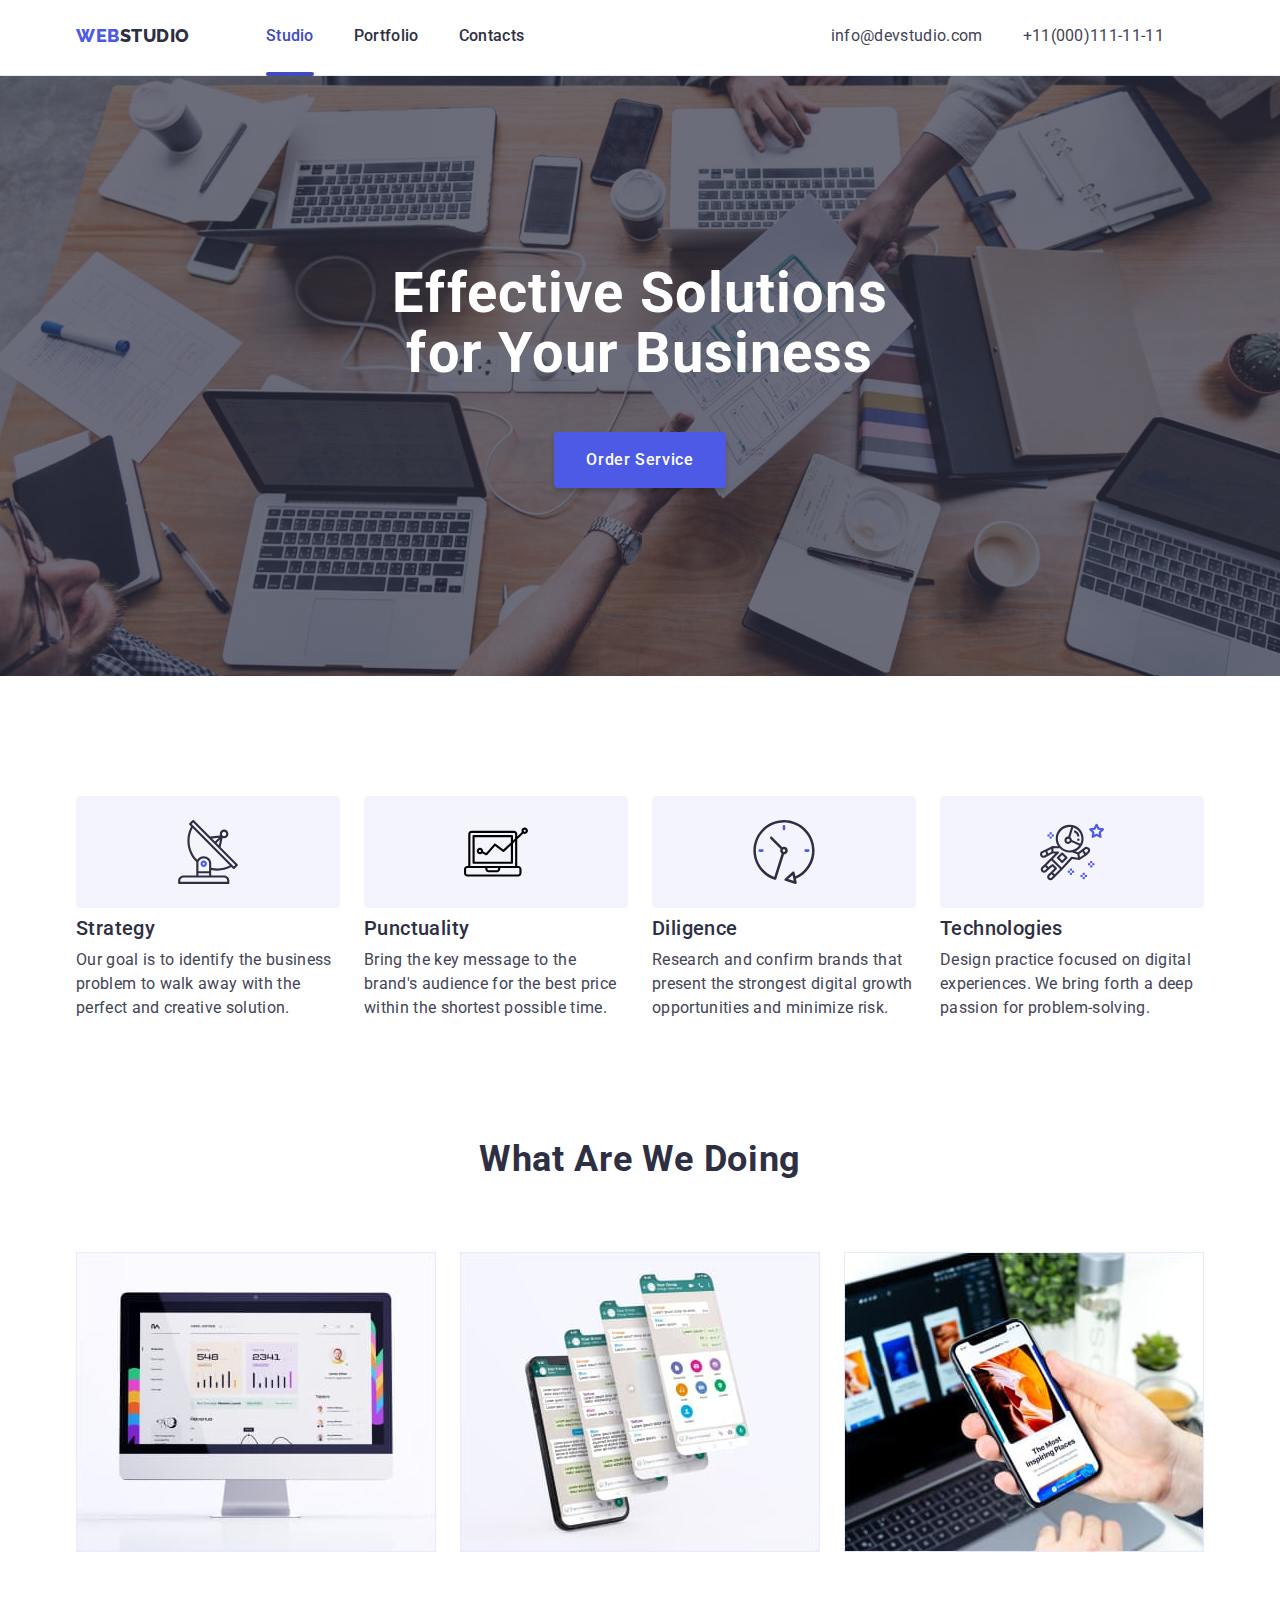
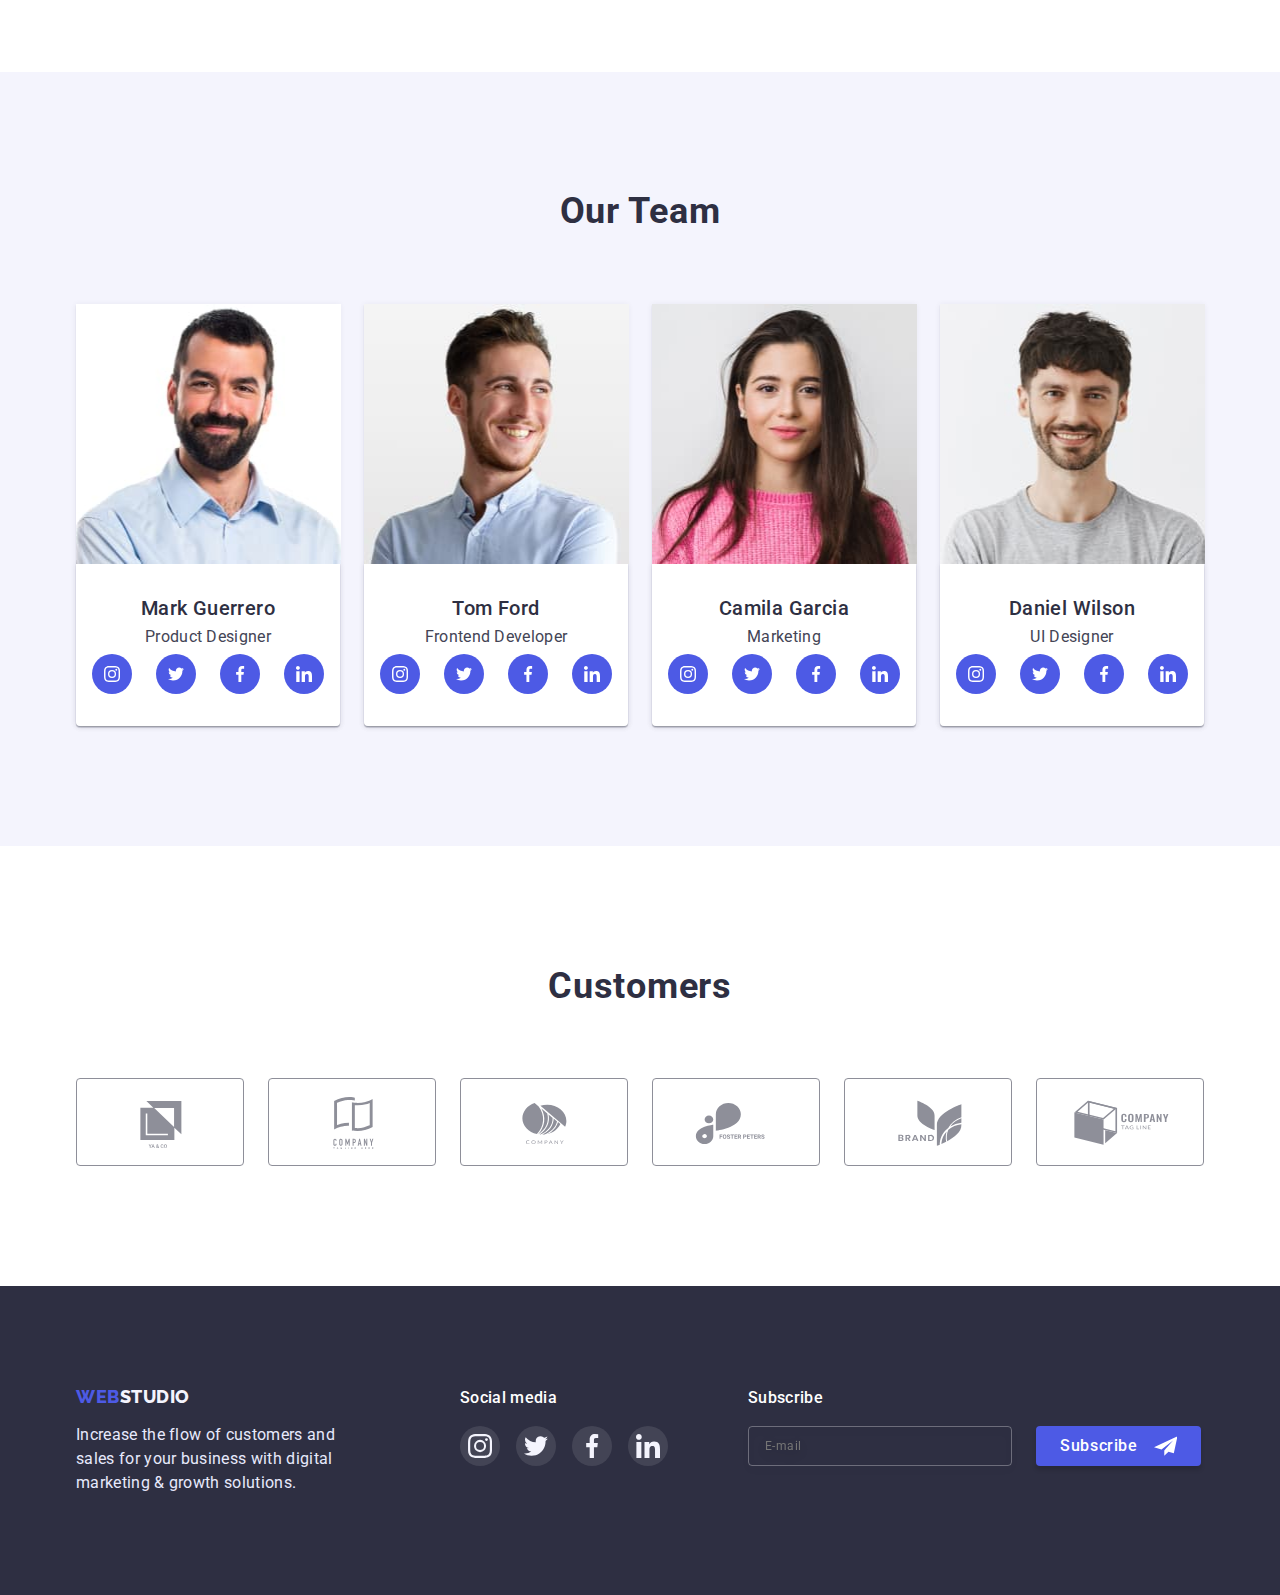
==== commit cd0d85ad: "email" ====
--- a/index.html
+++ b/index.html
@@ -457,7 +457,7 @@
           <form class="footer-form">
             <label class="footer-form-fieled">
               <input
-                type="mail"
+                type="email"
                 name="user-mail"
                 class="footer-form-input"
                 required
@@ -500,7 +500,7 @@
                 pattern="^[a-zA-Z]+$"
                 minlength="2"
               />
-              <svg class="modal-form-input-icon" widtht="18" height="18">
+              <svg class="modal-form-input-icon" width="18" height="18">
                 <use href="./images/icons.svg#icon-name"></use>
               </svg>
             </span>
@@ -516,7 +516,7 @@
                 required
                 pattern="[0-9]+"
               />
-              <svg class="modal-form-input-icon" widtht="18" height="18">
+              <svg class="modal-form-input-icon" width="18" height="18">
                 <use href="./images/icons.svg#icon-phone"></use>
               </svg>
             </span>
@@ -531,7 +531,7 @@
                 class="modal-form-input"
                 required
               />
-              <svg class="modal-form-input-icon" widtht="18" height="18">
+              <svg class="modal-form-input-icon" width="18" height="18">
                 <use href="./images/icons.svg#icon-mail"></use>
               </svg>
             </span>
--- a/css/styles.css
+++ b/css/styles.css
@@ -51,7 +51,6 @@
   font-size: 16px;
 }
 .section {
-  max-width: 1440px;
   margin: 0 auto;
   padding-top: 120px;
 }
@@ -125,6 +124,9 @@
   line-height: 1.5;
   letter-spacing: 0.02em;
   color: var(--dark);
+  transition-property: color;
+  transition-duration: var(--tra-dur);
+  transition-timing-function: var(--tra-tim);
 }
 .nav-link:hover,
 .nav-link:focus {
@@ -162,6 +164,9 @@
   color: var(--text);
   margin-left: auto;
   margin-right: 40px;
+  transition-property: color;
+  transition-duration: var(--tra-dur);
+  transition-timing-function: var(--tra-tim);
 }
 .contact-link:hover,
 .contact-link:focus {
@@ -210,7 +215,6 @@
   background-color: var(--primary-brand);
   box-shadow: 0px 4px 4px rgba(0, 0, 0, 0.15);
   border-radius: 4px;
-  transition: color var(--tra-dur), backgraund-color var(--tra-dur);
   align-items: center;
   border: none;
   margin: 0 auto;
@@ -222,6 +226,9 @@
   font-size: 16px;
   letter-spacing: 0.04em;
   color: var(--white-text-color);
+  transition-property: background-color;
+  transition-duration: var(--tra-dur);
+  transition-timing-function: var(--tra-tim);
 }
 .modal-btn:hover,
 .modal-btn:focus {
@@ -240,7 +247,6 @@
   display: flex;
 }
 .about-item-icon:not(:last-child) {
-  margin-right: 24px;
 }
 .about-item-icon {
   display: flex;
@@ -326,6 +332,9 @@
   display: flex;
   align-items: center;
   justify-content: center;
+  transition-property: background-color;
+  transition-duration: var(--tra-dur);
+  transition-timing-function: var(--tra-tim);
 }
 .social-link:hover,
 .social-link:focus {
@@ -333,6 +342,9 @@
 }
 .social-svg {
   fill: var(--white-text-color);
+  transition-property: fill;
+  transition-duration: var(--tra-dur);
+  transition-timing-function: var(--tra-tim);
 }
 .social-link,
 .social-svg:hover,
@@ -475,9 +487,14 @@
 .portfolio-card-item {
   list-style: none;
   flex-basis: calc(100% / 3 - 24px);
-}
-
-.portfolio-card-item:hover {
+  box-shadow: none;
+  transition-property: box-shadow;
+  transition-duration: var(--tra-dur);
+  transition-timing-function: var(--tra-tim);
+}
+
+.portfolio-card-item:hover,
+.portfolio-card-item:focus {
   box-shadow: 0px 1px 6px rgba(46, 47, 66, 0.08),
     0px 1px 1px rgba(46, 47, 66, 0.16), 0px 2px 1px rgba(46, 47, 66, 0.08);
 }
@@ -501,9 +518,10 @@
   padding-left: 32px;
   height: 100%;
   transform: translateY(100%);
-  transition: transform 250ms cubic-bezier(0.4, 0, 0.2, 1);
-}
-.portfolio-card-item:hover .portfolio-overlay {
+  transition: transform var(--tra-dur) var(--tra-tim);
+}
+.portfolio-card-link:hover .portfolio-overlay,
+.portfolio-card-link:focus .portfolio-overlay {
   transform: translateY(0);
 }
 
@@ -534,10 +552,10 @@
 
 /* ======================== FOOTER ======================== */
 .page-footer {
-  max-width: 1440px;
   background-color: #2e2f42;
   padding-top: 100px;
   padding-bottom: 100px;
+  margin: 0 auto;
 }
 .footer-container {
   display: flex;
@@ -592,6 +610,9 @@
   height: 100%;
   background-color: var(--footer-icon-color);
   border-radius: 50%;
+  transition-property: background-color;
+  transition-duration: var(--tra-dur);
+  transition-timing-function: var(--tra-tim);
 }
 .footer-social-svg {
   fill: var(--light);
@@ -600,7 +621,8 @@
 .footer-social-link:hover {
   background-color: var(--footer-focus-icon);
 }
-/* FOOTER SOCIAL */
+
+/* FOOTER SOCIAL FORM */
 
 .footer-form-wrapper {
   margin-left: 80px;
@@ -632,6 +654,9 @@
   line-height: 24px;
   letter-spacing: 0.04em;
   color: rgba(255, 255, 255, 0.6);
+  transition-property: border;
+  transition-duration: var(--tra-dur);
+  transition-timing-function: var(--tra-tim);
 }
 .footer-form-input:focus {
   outline: none;
@@ -649,22 +674,23 @@
   width: 165px;
   height: 40px;
   background-color: var(--primary-brand);
-  border-radius: 4px;
+  border: none;
+  border-radius: 4px;
+  box-shadow: 0px 4px 4px rgba(0, 0, 0, 0.15);
   /* text */
   font-weight: 500;
   font-size: 16px;
   line-height: 24px;
   letter-spacing: 0.04em;
   color: var(--white-text-color);
-  transition-property: background-color, box-shadow;
-  transition-duration: var(--tra-dur);
-  transition-timing-function: var(--tra-tim);
   margin-bottom: 16px;
+  transition-property: background-color;
+  transition-duration: var(--tra-dur);
+  transition-timing-function: var(--tra-tim);
 }
 .footer-form-sumbit:hover,
 .footer-form-sumbit:focus {
   background-color: var(--navigation-active);
-  box-shadow: 0px 4px 4px rgba(0, 0, 0, 0.15);
   border-radius: 4px;
 }
 .footer-form-subbit-icon {
@@ -854,10 +880,13 @@
   width: 169px;
   height: 56px;
   left: 635px;
+  border: none;
   background: var(--primary-brand);
   box-shadow: 0px 4px 4px rgba(0, 0, 0, 0.15);
   border-radius: 4px;
-  transition: color var(--tra-dur), backgraund-color var(--tra-dur);
+  transition-property: background-color;
+  transition-duration: var(--tra-dur);
+  transition-timing-function: var(--tra-tim);
   /* text */
   font-weight: 500;
   font-size: 16px;
@@ -868,6 +897,5 @@
 .modal-form-sumbit:hover,
 .modal-form-sumbit:focus {
   background-color: var(--navigation-active);
-  box-shadow: 0px 4px 4px rgba(0, 0, 0, 0.15);
-  border-radius: 4px;
-}
+  border-radius: 4px;
+}
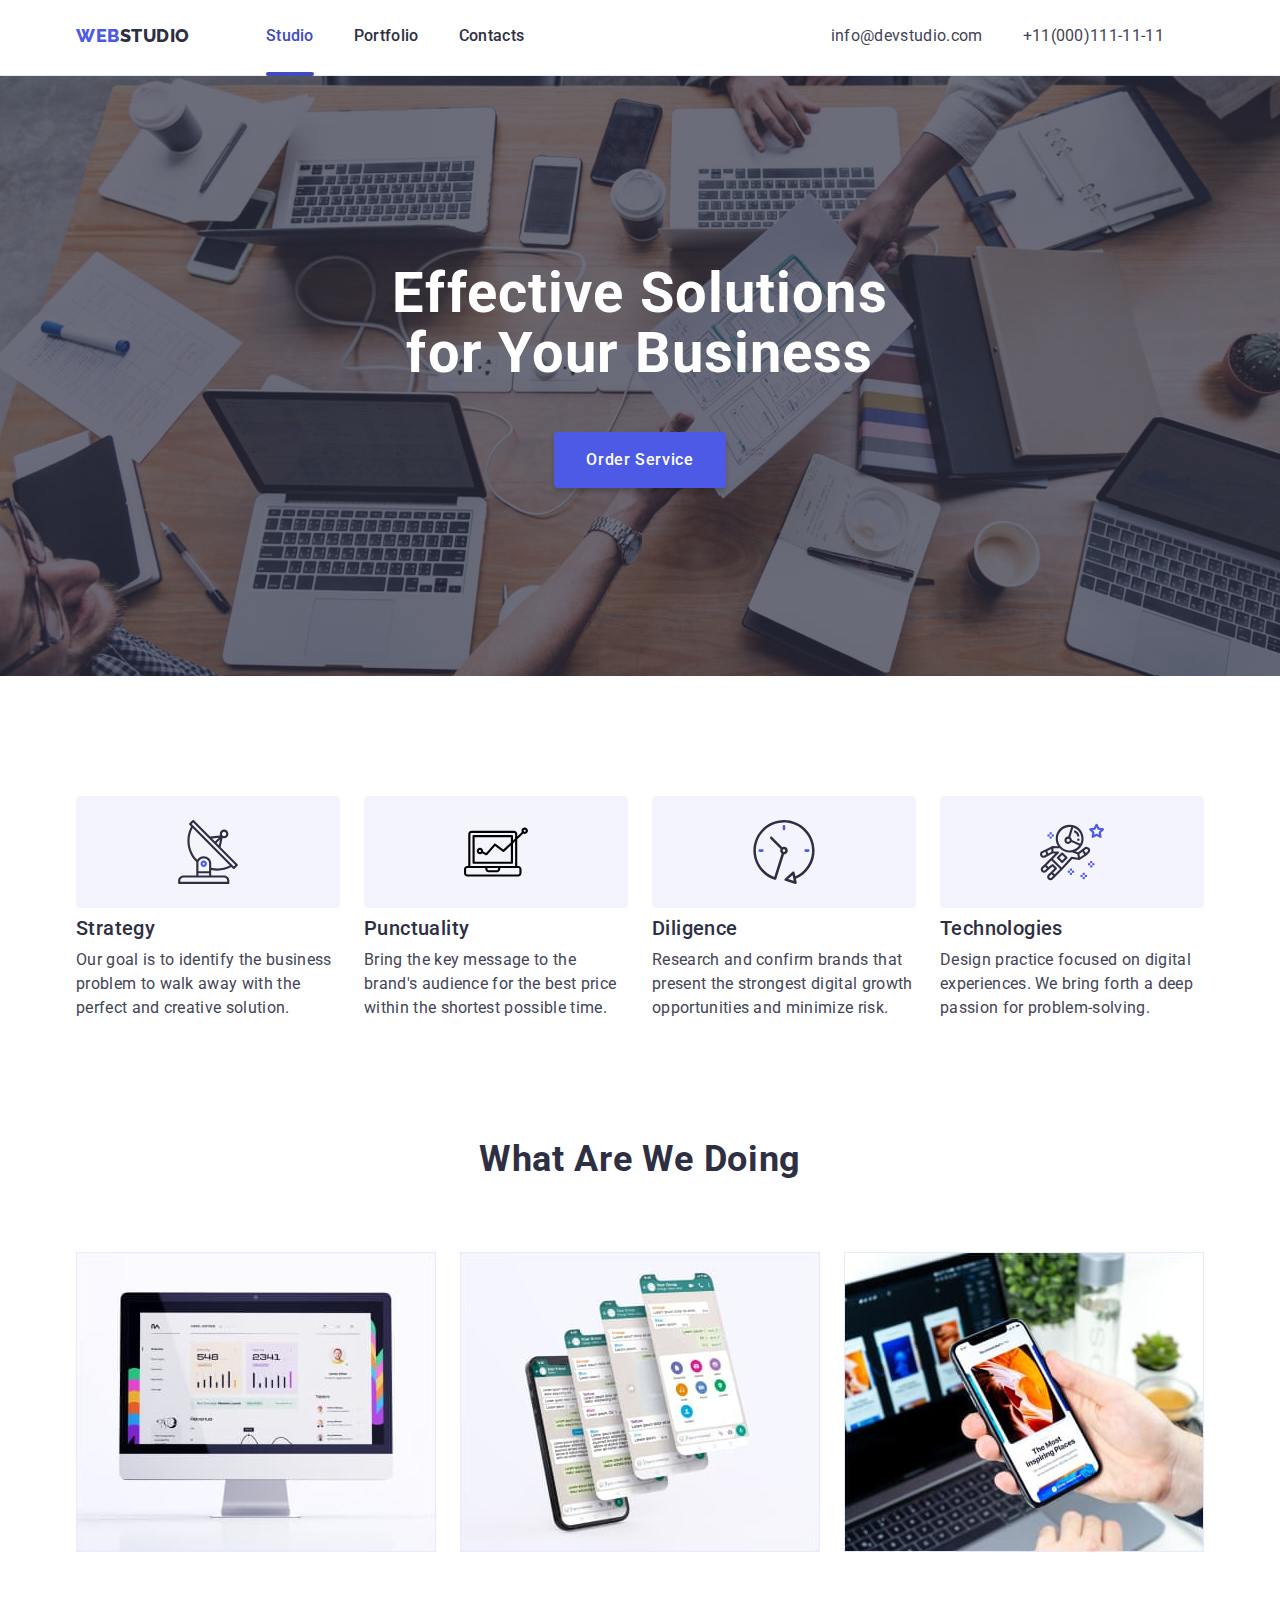
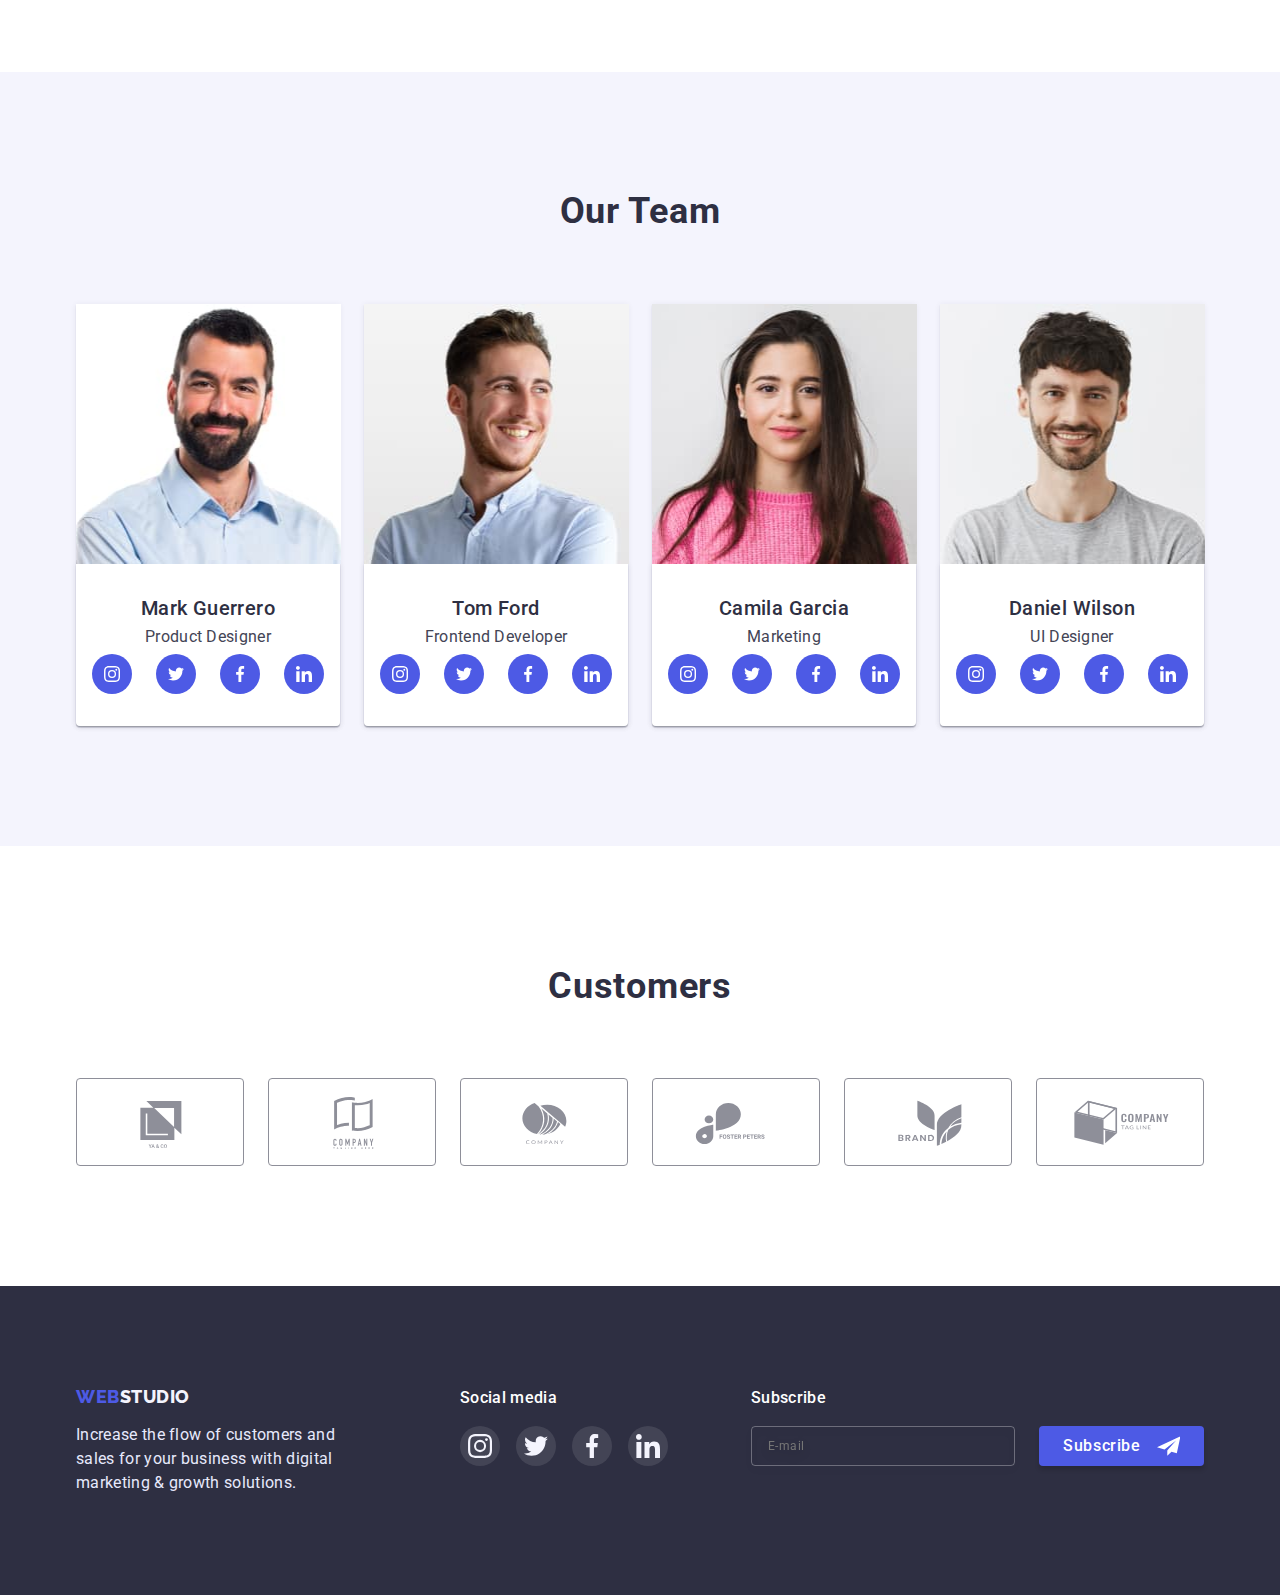
==== commit 97923382: "HW" ====
--- a/index.html
+++ b/index.html
@@ -485,13 +485,13 @@
             <use href="./images/icons.svg#icon-close-modal"></use>
           </svg>
         </button>
+        <p class="modal-foorm-text">
+          Leave your contacts and we will call you back
+        </p>
         <form class="modal-form">
-          <p class="modal-foorm-text">
-            Leave your contacts and we will call you back
-          </p>
           <label class="modal-form-fieled"
             ><span class="modal-form-input-desc">Name</span>
-            <span class="modal-form-input-container">
+            <div class="modal-form-input-container">
               <input
                 type="text"
                 name="user-name"
@@ -503,12 +503,12 @@
               <svg class="modal-form-input-icon" width="18" height="18">
                 <use href="./images/icons.svg#icon-name"></use>
               </svg>
-            </span>
+            </div>
           </label>
 
           <label class="modal-form-fieled"
             ><span class="modal-form-input-desc">Phone</span>
-            <span class="modal-form-input-container">
+            <div class="modal-form-input-container">
               <input
                 type="tel"
                 name="user_phone"
@@ -519,14 +519,14 @@
               <svg class="modal-form-input-icon" width="18" height="18">
                 <use href="./images/icons.svg#icon-phone"></use>
               </svg>
-            </span>
+            </div>
           </label>
 
           <label class="modal-form-fieled"
             ><span class="modal-form-input-desc">Email</span>
-            <span class="modal-form-input-container">
+            <div class="modal-form-input-container">
               <input
-                type="mail"
+                type="email"
                 name="user-mail"
                 class="modal-form-input"
                 required
@@ -534,7 +534,7 @@
               <svg class="modal-form-input-icon" width="18" height="18">
                 <use href="./images/icons.svg#icon-mail"></use>
               </svg>
-            </span>
+            </div>
           </label>
 
           <label class="modal-form-fieled"
--- a/css/styles.css
+++ b/css/styles.css
@@ -74,7 +74,6 @@
 }
 /* ======================== HEADER ======================== */
 .page-header {
-  max-width: 1440px;
   height: 76px;
   margin: 0 auto;
   padding-top: 24px;
@@ -625,7 +624,7 @@
 /* FOOTER SOCIAL FORM */
 
 .footer-form-wrapper {
-  margin-left: 80px;
+  margin-left: auto;
 }
 .footer-form {
   display: flex;
@@ -762,6 +761,7 @@
 .modal-form {
   display: flex;
   flex-direction: column;
+  gap: 8px;
 }
 .modal-foorm-text {
   font-weight: 500;
@@ -772,9 +772,7 @@
   color: var(--dark);
   margin-bottom: 16px;
 }
-.modal-form-fieled {
-  margin-bottom: 8px;
-}
+
 .modal-form-input {
   font-weight: 400;
   font-size: 18px;
@@ -827,7 +825,8 @@
   border: 1px solid rgba(33, 33, 33, 0.2);
   border-radius: 4px;
   resize: none;
-  padding: 8px 16px;
+  background-color: #fcfcfc;
+  padding: 0;
   font-weight: 400;
   font-size: 12px;
   line-height: 16px;
@@ -848,7 +847,7 @@
   line-height: 16px;
   letter-spacing: 0.04em;
   color: #757575;
-  padding-bottom: 24px;
+  margin-bottom: 16px;
 }
 .modal-form-check-link {
   font-weight: 400;
@@ -870,15 +869,15 @@
 }
 .modal-form-check:checked + .modal-form-check-desc::before {
   background-color: var(--primary-brand);
-  background-image: url(/images/modal/check.svg);
+  background-image: url(../images/modal/check.svg);
   background-size: inherit;
   background-repeat: no-repeat;
   background-position: center;
 }
 .modal-form-sumbit {
-  align-self: center;
-  width: 169px;
-  height: 56px;
+  margin-left: 95px;
+  margin-right: 96px;
+  padding: 16px 32px;
   left: 635px;
   border: none;
   background: var(--primary-brand);
